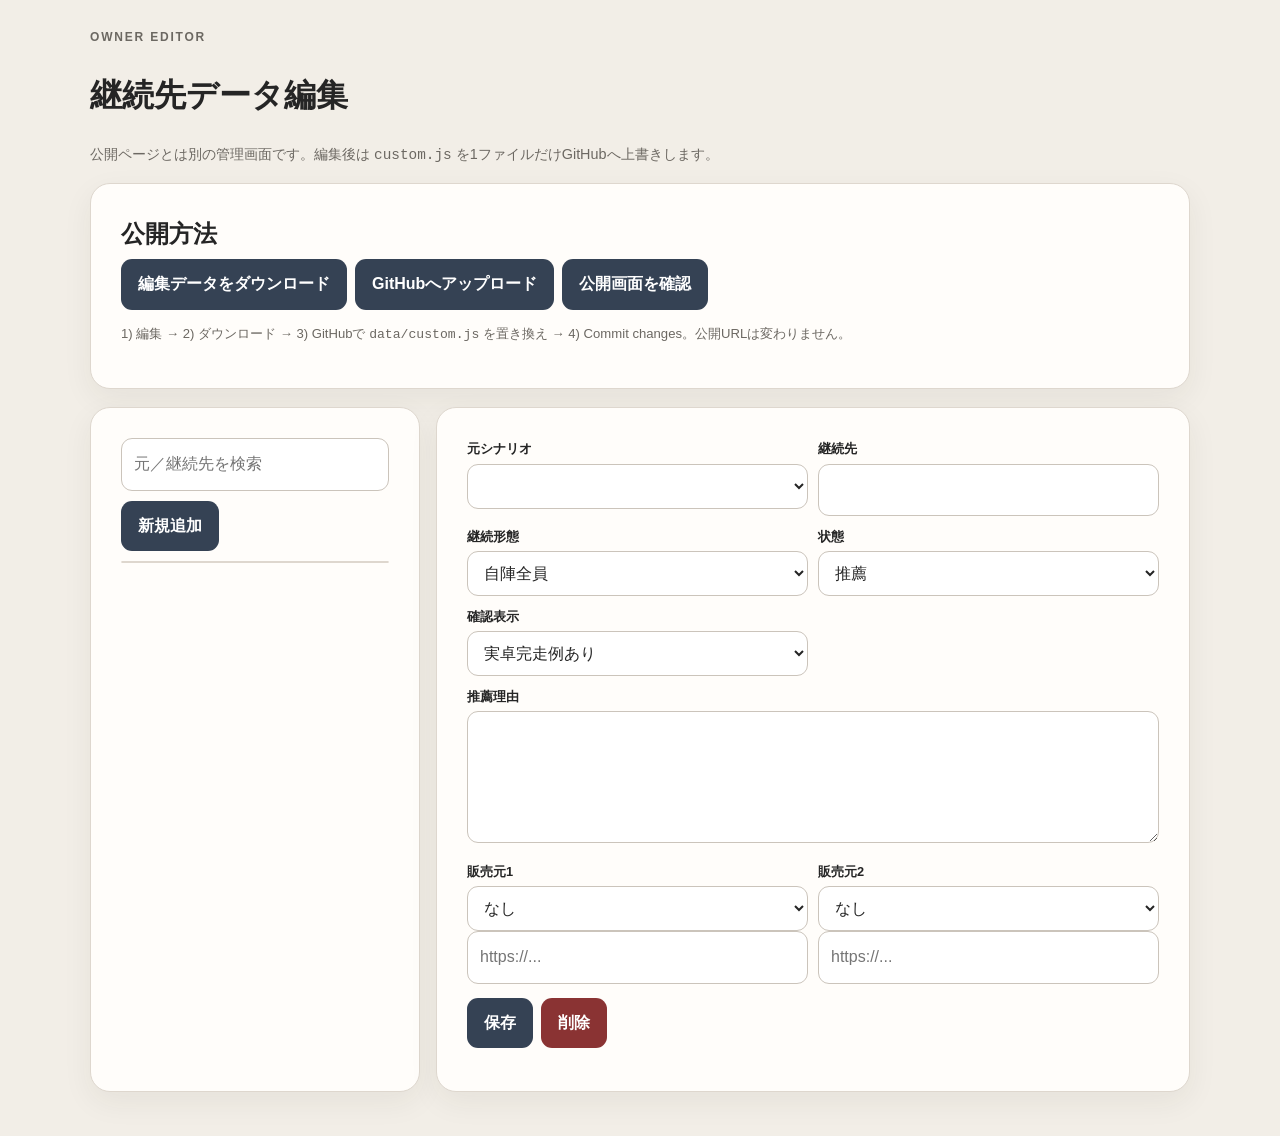
==== manage.html @ f365648a "Add data editor" ====
<!doctype html><html lang="ja"><head><meta charset="utf-8"><meta name="viewport" content="width=device-width,initial-scale=1"><title>継続先データ編集</title><meta name="robots" content="noindex,nofollow"><link rel="stylesheet" href="styles.css"><style>.admin{width:min(1100px,calc(100% - 24px));margin:28px auto}.grid{display:grid;grid-template-columns:330px 1fr;gap:16px}.list{max-height:65vh;overflow:auto;border:1px solid var(--line);border-radius:12px}.item{display:block;width:100%;text-align:left;background:#fff;color:var(--ink);border:0;border-bottom:1px solid var(--line);border-radius:0;padding:10px}.item.active{background:var(--soft)}.form{display:grid;grid-template-columns:1fr 1fr;gap:10px}.wide{grid-column:1/-1}.form label{display:block;font-size:.8rem;font-weight:700;margin-bottom:4px}.toolbar{display:flex;gap:8px;flex-wrap:wrap}.toolbar button,.toolbar a{width:auto}.danger{background:#8a3333!important}.help{font-size:.82rem;color:var(--muted)}@media(max-width:760px){.grid{grid-template-columns:1fr}.list{max-height:280px}.form{grid-template-columns:1fr}.wide{grid-column:auto}}</style><script defer src="data/sources.js"></script><script defer src="data/part1.js"></script><script defer src="data/part2.js"></script><script defer src="data/part3.js"></script><script defer src="data/part4.js"></script><script defer src="data/part5.js"></script><script defer src="data/custom.js"></script><script defer src="manage.js"></script></head><body><main class="admin"><p class="eyebrow">OWNER EDITOR</p><h1>継続先データ編集</h1><p class="muted">公開ページとは別の管理画面です。編集後は <code>custom.js</code> を1ファイルだけGitHubへ上書きします。</p><section class="panel"><h2>公開方法</h2><div class="toolbar"><button id="download">編集データをダウンロード</button><a class="button" id="upload" href="https://github.com/kanjiki/coc-continuation-finder/upload/main/data" target="_blank">GitHubへアップロード</a><a class="button" href="./" target="_blank">公開画面を確認</a></div><p class="help">1) 編集 → 2) ダウンロード → 3) GitHubで <code>data/custom.js</code> を置き換え → 4) Commit changes。公開URLは変わりません。</p></section><div class="grid"><section class="panel"><input id="filter" type="text" placeholder="元／継続先を検索"><div class="toolbar" style="margin:10px 0"><button id="new">新規追加</button></div><div id="list" class="list"></div></section><section class="panel"><div class="form"><div><label>元シナリオ</label><select id="src"></select></div><div><label>継続先</label><input id="target" type="text"></div><div><label>継続形態</label><select id="scope"><option>自陣全員</option><option>自陣全員／複数人</option><option>複数人</option><option>ペア</option><option>1人／HO単位</option><option>指定なし</option></select></div><div><label>状態</label><select id="status"><option>推薦</option><option>注意</option></select></div><div><label>確認表示</label><select id="evidence"><option>実卓完走例あり</option><option>実卓使用例あり</option><option>公式情報あり</option><option>継続実例あり</option><option>利用時要確認</option></select></div><div></div><div class="wide"><label>推薦理由</label><textarea id="reason" rows="4"></textarea></div><div><label>販売元1</label><select id="p1"><option value="">なし</option><option>BOOTH</option><option>pixiv</option><option>TALTO</option><option>その他</option></select><input id="u1" type="url" placeholder="https://..."></div><div><label>販売元2</label><select id="p2"><option value="">なし</option><option>BOOTH</option><option>pixiv</option><option>TALTO</option><option>その他</option></select><input id="u2" type="url" placeholder="https://..."></div></div><div class="toolbar" style="margin-top:14px"><button id="save">保存</button><button id="remove" class="danger">削除</button></div><p id="msg" class="help"></p></section></div></main></body></html>
---- styles.css ----
:root{--bg:#f2eee7;--paper:#fffdfa;--ink:#252525;--muted:#6c6862;--line:#ded7ce;--accent:#354254;--soft:#eef1f4;--good:#e8f2ec;--warn:#fff4dc}*{box-sizing:border-box}body{margin:0;background:var(--bg);color:var(--ink);font-family:-apple-system,BlinkMacSystemFont,"Segoe UI","Noto Sans JP",sans-serif;line-height:1.65}.wrap{width:min(940px,calc(100% - 24px));margin:auto}.hero{padding:54px 0 34px}.eyebrow{font-size:.75rem;letter-spacing:.15em;color:var(--muted);font-weight:800}.hero h1{font-size:clamp(2.5rem,8vw,4.6rem);line-height:1.03;letter-spacing:-.05em;margin:.25rem 0 .8rem}.hero p{color:#4d4944}.panel{background:var(--paper);border:1px solid var(--line);border-radius:20px;padding:clamp(18px,4vw,30px);margin-bottom:18px;box-shadow:0 10px 30px #342b2010}.panel h2{margin:0 0 6px}.muted{color:var(--muted);font-size:.9rem}.searchrow{display:grid;grid-template-columns:minmax(0,1fr) 210px auto;gap:9px;margin-top:16px}select,button,textarea,input{font:inherit}select,textarea,input[type="text"],input[type="url"]{width:100%;border:1px solid #cbc4bb;border-radius:11px;background:#fff;padding:12px;color:var(--ink)}button,.button{border:0;border-radius:11px;padding:12px 17px;background:var(--accent);color:#fff;font-weight:750;cursor:pointer;text-decoration:none;display:inline-flex;align-items:center;justify-content:center}button:hover,.button:hover{filter:brightness(.94)}.check{display:inline-flex;gap:7px;align-items:center;margin-top:12px;color:var(--muted);font-size:.88rem}.resulthead{display:flex;justify-content:space-between;gap:12px;align-items:flex-end}.empty{text-align:center;border:1px dashed var(--line);border-radius:13px;padding:30px;color:var(--muted);margin-top:15px}.cards{display:grid;gap:12px;margin-top:15px}.card{border:1px solid var(--line);border-radius:15px;padding:17px;background:#fff}.card.caution{background:#fffaf1;border-color:#e7cf9f}.cardtop{display:flex;justify-content:space-between;gap:10px}.card h3{margin:0;font-size:1.08rem}.badges{display:flex;gap:6px;flex-wrap:wrap;margin:8px 0}.badge{font-size:.73rem;padding:3px 8px;border-radius:999px;background:var(--soft);color:#445064;font-weight:700}.badge.good{background:var(--good);color:#285d49}.badge.warn{background:var(--warn);color:#7c5420}.reason{margin:8px 0 12px;color:#4c4843}.markets{display:flex;gap:7px;flex-wrap:wrap;align-items:center;border-top:1px solid #eee8e0;padding-top:11px}.markets b{font-size:.78rem;color:var(--muted);margin-right:3px}.markets a{text-decoration:none;border:1px solid #ccd3dc;border-radius:999px;padding:5px 9px;font-size:.8rem;font-weight:750;color:#344255}.pending{font-size:.8rem;color:var(--muted)}.test{position:sticky;top:0;z-index:5;background:#293545;color:#fff;text-align:center;padding:8px;font-size:.83rem;font-weight:700}.hidden{display:none!important}.choices{display:flex;gap:8px;flex-wrap:wrap;margin:12px 0}.choices button{background:var(--soft);color:var(--ink)}.choices button.active{background:var(--accent);color:#fff}#comment{margin:4px 0 10px}.note{font-size:.9rem}footer{padding:2px 0 40px;color:var(--muted);font-size:.8rem}.toast{position:fixed;right:16px;bottom:16px;background:#252525;color:#fff;padding:10px 14px;border-radius:10px;opacity:0;pointer-events:none;transition:.2s}.toast.show{opacity:1}.suggestions{display:flex;gap:6px;flex-wrap:wrap;margin-top:10px}.suggestions button{background:#fff;color:var(--accent);border:1px solid var(--line);padding:6px 9px;font-size:.8rem}@media(max-width:680px){.searchrow{grid-template-columns:1fr}.searchrow button{width:100%}.resulthead{display:block}.cardtop{display:block}}
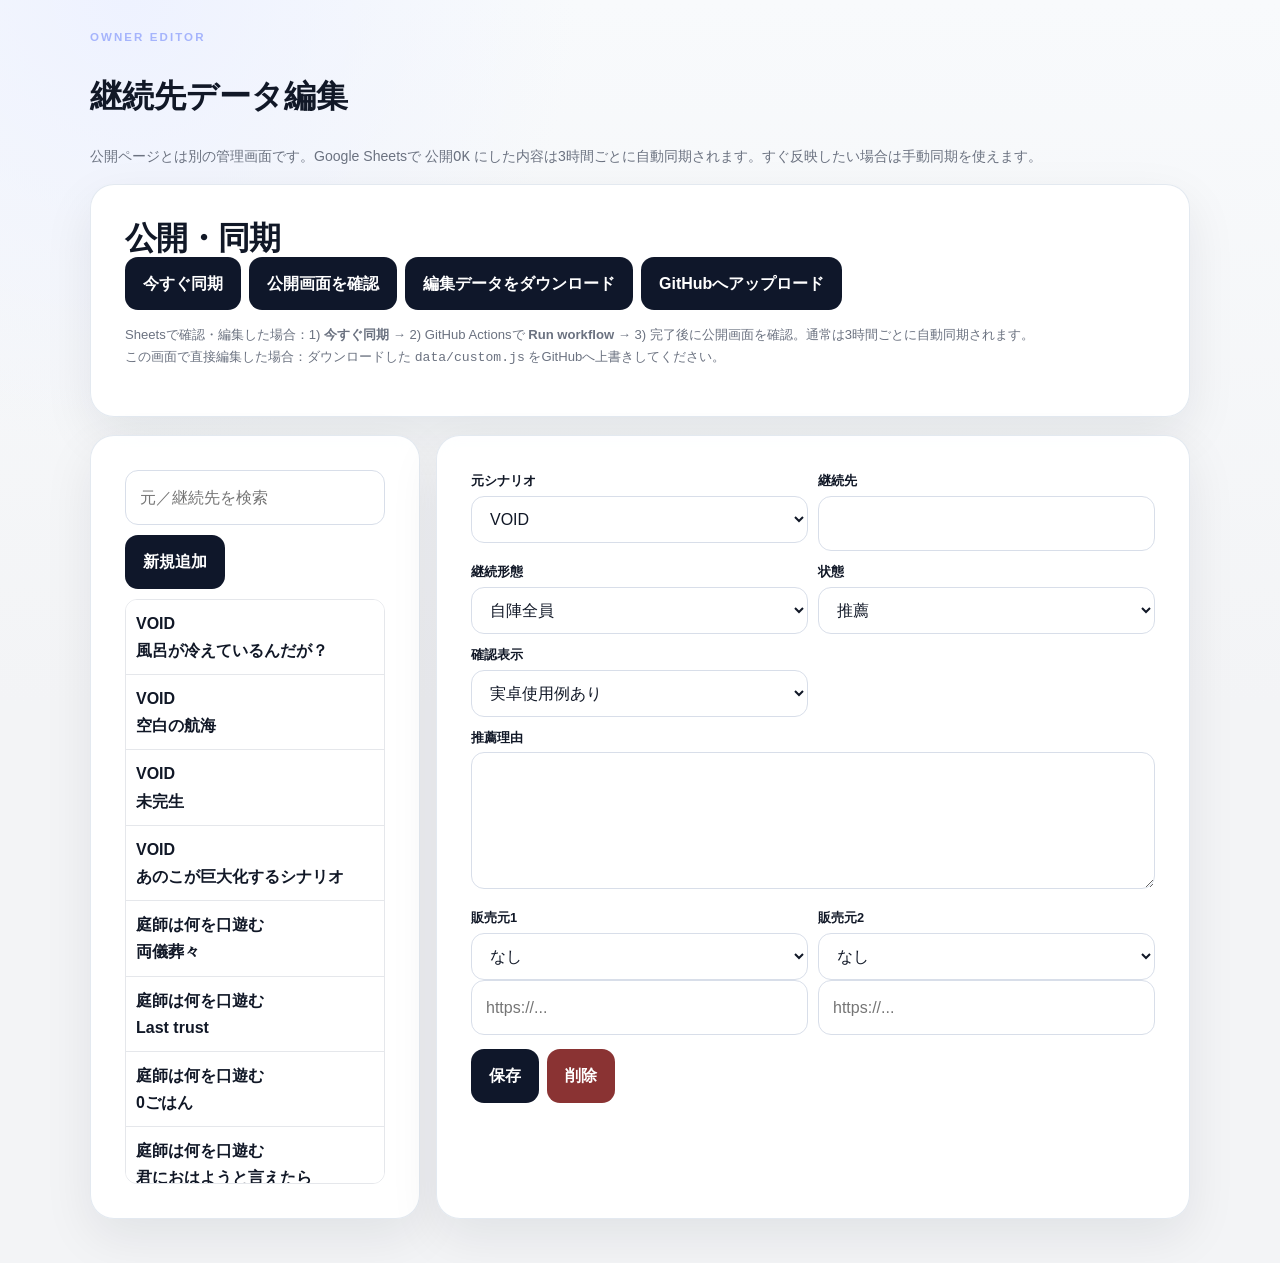
==== commit 691c5487: "Add manual sync shortcut to admin page" ====
--- a/manage.html
+++ b/manage.html
@@ -1 +1 @@
-<!doctype html><html lang="ja"><head><meta charset="utf-8"><meta name="viewport" content="width=device-width,initial-scale=1"><title>継続先データ編集</title><meta name="robots" content="noindex,nofollow"><link rel="stylesheet" href="styles.css"><style>.admin{width:min(1100px,calc(100% - 24px));margin:28px auto}.grid{display:grid;grid-template-columns:330px 1fr;gap:16px}.list{max-height:65vh;overflow:auto;border:1px solid var(--line);border-radius:12px}.item{display:block;width:100%;text-align:left;background:#fff;color:var(--ink);border:0;border-bottom:1px solid var(--line);border-radius:0;padding:10px}.item.active{background:var(--soft)}.form{display:grid;grid-template-columns:1fr 1fr;gap:10px}.wide{grid-column:1/-1}.form label{display:block;font-size:.8rem;font-weight:700;margin-bottom:4px}.toolbar{display:flex;gap:8px;flex-wrap:wrap}.toolbar button,.toolbar a{width:auto}.danger{background:#8a3333!important}.help{font-size:.82rem;color:var(--muted)}@media(max-width:760px){.grid{grid-template-columns:1fr}.list{max-height:280px}.form{grid-template-columns:1fr}.wide{grid-column:auto}}</style><script defer src="data/sources.js"></script><script defer src="data/part1.js"></script><script defer src="data/part2.js"></script><script defer src="data/part3.js"></script><script defer src="data/part4.js"></script><script defer src="data/part5.js"></script><script defer src="data/custom.js"></script><script defer src="manage.js"></script></head><body><main class="admin"><p class="eyebrow">OWNER EDITOR</p><h1>継続先データ編集</h1><p class="muted">公開ページとは別の管理画面です。編集後は <code>custom.js</code> を1ファイルだけGitHubへ上書きします。</p><section class="panel"><h2>公開方法</h2><div class="toolbar"><button id="download">編集データをダウンロード</button><a class="button" id="upload" href="https://github.com/kanjiki/coc-continuation-finder/upload/main/data" target="_blank">GitHubへアップロード</a><a class="button" href="./" target="_blank">公開画面を確認</a></div><p class="help">1) 編集 → 2) ダウンロード → 3) GitHubで <code>data/custom.js</code> を置き換え → 4) Commit changes。公開URLは変わりません。</p></section><div class="grid"><section class="panel"><input id="filter" type="text" placeholder="元／継続先を検索"><div class="toolbar" style="margin:10px 0"><button id="new">新規追加</button></div><div id="list" class="list"></div></section><section class="panel"><div class="form"><div><label>元シナリオ</label><select id="src"></select></div><div><label>継続先</label><input id="target" type="text"></div><div><label>継続形態</label><select id="scope"><option>自陣全員</option><option>自陣全員／複数人</option><option>複数人</option><option>ペア</option><option>1人／HO単位</option><option>指定なし</option></select></div><div><label>状態</label><select id="status"><option>推薦</option><option>注意</option></select></div><div><label>確認表示</label><select id="evidence"><option>実卓完走例あり</option><option>実卓使用例あり</option><option>公式情報あり</option><option>継続実例あり</option><option>利用時要確認</option></select></div><div></div><div class="wide"><label>推薦理由</label><textarea id="reason" rows="4"></textarea></div><div><label>販売元1</label><select id="p1"><option value="">なし</option><option>BOOTH</option><option>pixiv</option><option>TALTO</option><option>その他</option></select><input id="u1" type="url" placeholder="https://..."></div><div><label>販売元2</label><select id="p2"><option value="">なし</option><option>BOOTH</option><option>pixiv</option><option>TALTO</option><option>その他</option></select><input id="u2" type="url" placeholder="https://..."></div></div><div class="toolbar" style="margin-top:14px"><button id="save">保存</button><button id="remove" class="danger">削除</button></div><p id="msg" class="help"></p></section></div></main></body></html>+<!doctype html><html lang="ja"><head><meta charset="utf-8"><meta name="viewport" content="width=device-width,initial-scale=1"><title>継続先データ編集</title><meta name="robots" content="noindex,nofollow"><link rel="stylesheet" href="styles.css"><style>.admin{width:min(1100px,calc(100% - 24px));margin:28px auto}.grid{display:grid;grid-template-columns:330px 1fr;gap:16px}.list{max-height:65vh;overflow:auto;border:1px solid var(--line);border-radius:12px}.item{display:block;width:100%;text-align:left;background:#fff;color:var(--ink);border:0;border-bottom:1px solid var(--line);border-radius:0;padding:10px}.item.active{background:var(--soft)}.form{display:grid;grid-template-columns:1fr 1fr;gap:10px}.wide{grid-column:1/-1}.form label{display:block;font-size:.8rem;font-weight:700;margin-bottom:4px}.toolbar{display:flex;gap:8px;flex-wrap:wrap}.toolbar button,.toolbar a{width:auto}.danger{background:#8a3333!important}.help{font-size:.82rem;color:var(--muted)}@media(max-width:760px){.grid{grid-template-columns:1fr}.list{max-height:280px}.form{grid-template-columns:1fr}.wide{grid-column:auto}}</style><script defer src="data/sources.js"></script><script defer src="data/part1.js"></script><script defer src="data/part2.js"></script><script defer src="data/part3.js"></script><script defer src="data/part4.js"></script><script defer src="data/part5.js"></script><script defer src="data/custom.js"></script><script defer src="manage.js"></script></head><body><main class="admin"><p class="eyebrow">OWNER EDITOR</p><h1>継続先データ編集</h1><p class="muted">公開ページとは別の管理画面です。Google Sheetsで <code>公開OK</code> にした内容は3時間ごとに自動同期されます。すぐ反映したい場合は手動同期を使えます。</p><section class="panel"><h2>公開・同期</h2><div class="toolbar"><a class="button" href="https://github.com/kanjiki/coc-continuation-finder/actions/workflows/sync-sheet.yml" target="_blank" rel="noopener">今すぐ同期</a><a class="button" href="./" target="_blank">公開画面を確認</a><button id="download">編集データをダウンロード</button><a class="button" id="upload" href="https://github.com/kanjiki/coc-continuation-finder/upload/main/data" target="_blank">GitHubへアップロード</a></div><p class="help">Sheetsで確認・編集した場合：1) <b>今すぐ同期</b> → 2) GitHub Actionsで <b>Run workflow</b> → 3) 完了後に公開画面を確認。通常は3時間ごとに自動同期されます。<br>この画面で直接編集した場合：ダウンロードした <code>data/custom.js</code> をGitHubへ上書きしてください。</p></section><div class="grid"><section class="panel"><input id="filter" type="text" placeholder="元／継続先を検索"><div class="toolbar" style="margin:10px 0"><button id="new">新規追加</button></div><div id="list" class="list"></div></section><section class="panel"><div class="form"><div><label>元シナリオ</label><select id="src"></select></div><div><label>継続先</label><input id="target" type="text"></div><div><label>継続形態</label><select id="scope"><option>自陣全員</option><option>自陣全員／複数人</option><option>複数人</option><option>ペア</option><option>1人／HO単位</option><option>指定なし</option></select></div><div><label>状態</label><select id="status"><option>推薦</option><option>注意</option></select></div><div><label>確認表示</label><select id="evidence"><option>実卓完走例あり</option><option>実卓使用例あり</option><option>公式情報あり</option><option>継続実例あり</option><option>利用時要確認</option></select></div><div></div><div class="wide"><label>推薦理由</label><textarea id="reason" rows="4"></textarea></div><div><label>販売元1</label><select id="p1"><option value="">なし</option><option>BOOTH</option><option>pixiv</option><option>TALTO</option><option>その他</option></select><input id="u1" type="url" placeholder="https://..."></div><div><label>販売元2</label><select id="p2"><option value="">なし</option><option>BOOTH</option><option>pixiv</option><option>TALTO</option><option>その他</option></select><input id="u2" type="url" placeholder="https://..."></div></div><div class="toolbar" style="margin-top:14px"><button id="save">保存</button><button id="remove" class="danger">削除</button></div><p id="msg" class="help"></p></section></div></main></body></html>
--- a/styles.css
+++ b/styles.css
@@ -1 +1 @@
-:root{--bg:#f2eee7;--paper:#fffdfa;--ink:#252525;--muted:#6c6862;--line:#ded7ce;--accent:#354254;--soft:#eef1f4;--good:#e8f2ec;--warn:#fff4dc}*{box-sizing:border-box}body{margin:0;background:var(--bg);color:var(--ink);font-family:-apple-system,BlinkMacSystemFont,"Segoe UI","Noto Sans JP",sans-serif;line-height:1.65}.wrap{width:min(940px,calc(100% - 24px));margin:auto}.hero{padding:54px 0 34px}.eyebrow{font-size:.75rem;letter-spacing:.15em;color:var(--muted);font-weight:800}.hero h1{font-size:clamp(2.5rem,8vw,4.6rem);line-height:1.03;letter-spacing:-.05em;margin:.25rem 0 .8rem}.hero p{color:#4d4944}.panel{background:var(--paper);border:1px solid var(--line);border-radius:20px;padding:clamp(18px,4vw,30px);margin-bottom:18px;box-shadow:0 10px 30px #342b2010}.panel h2{margin:0 0 6px}.muted{color:var(--muted);font-size:.9rem}.searchrow{display:grid;grid-template-columns:minmax(0,1fr) 210px auto;gap:9px;margin-top:16px}select,button,textarea,input{font:inherit}select,textarea,input[type="text"],input[type="url"]{width:100%;border:1px solid #cbc4bb;border-radius:11px;background:#fff;padding:12px;color:var(--ink)}button,.button{border:0;border-radius:11px;padding:12px 17px;background:var(--accent);color:#fff;font-weight:750;cursor:pointer;text-decoration:none;display:inline-flex;align-items:center;justify-content:center}button:hover,.button:hover{filter:brightness(.94)}.check{display:inline-flex;gap:7px;align-items:center;margin-top:12px;color:var(--muted);font-size:.88rem}.resulthead{display:flex;justify-content:space-between;gap:12px;align-items:flex-end}.empty{text-align:center;border:1px dashed var(--line);border-radius:13px;padding:30px;color:var(--muted);margin-top:15px}.cards{display:grid;gap:12px;margin-top:15px}.card{border:1px solid var(--line);border-radius:15px;padding:17px;background:#fff}.card.caution{background:#fffaf1;border-color:#e7cf9f}.cardtop{display:flex;justify-content:space-between;gap:10px}.card h3{margin:0;font-size:1.08rem}.badges{display:flex;gap:6px;flex-wrap:wrap;margin:8px 0}.badge{font-size:.73rem;padding:3px 8px;border-radius:999px;background:var(--soft);color:#445064;font-weight:700}.badge.good{background:var(--good);color:#285d49}.badge.warn{background:var(--warn);color:#7c5420}.reason{margin:8px 0 12px;color:#4c4843}.markets{display:flex;gap:7px;flex-wrap:wrap;align-items:center;border-top:1px solid #eee8e0;padding-top:11px}.markets b{font-size:.78rem;color:var(--muted);margin-right:3px}.markets a{text-decoration:none;border:1px solid #ccd3dc;border-radius:999px;padding:5px 9px;font-size:.8rem;font-weight:750;color:#344255}.pending{font-size:.8rem;color:var(--muted)}.test{position:sticky;top:0;z-index:5;background:#293545;color:#fff;text-align:center;padding:8px;font-size:.83rem;font-weight:700}.hidden{display:none!important}.choices{display:flex;gap:8px;flex-wrap:wrap;margin:12px 0}.choices button{background:var(--soft);color:var(--ink)}.choices button.active{background:var(--accent);color:#fff}#comment{margin:4px 0 10px}.note{font-size:.9rem}footer{padding:2px 0 40px;color:var(--muted);font-size:.8rem}.toast{position:fixed;right:16px;bottom:16px;background:#252525;color:#fff;padding:10px 14px;border-radius:10px;opacity:0;pointer-events:none;transition:.2s}.toast.show{opacity:1}.suggestions{display:flex;gap:6px;flex-wrap:wrap;margin-top:10px}.suggestions button{background:#fff;color:var(--accent);border:1px solid var(--line);padding:6px 9px;font-size:.8rem}@media(max-width:680px){.searchrow{grid-template-columns:1fr}.searchrow button{width:100%}.resulthead{display:block}.cardtop{display:block}}
+:root{--bg:#f3f4f6;--paper:#ffffff;--ink:#111827;--muted:#6b7280;--line:#e5e7eb;--accent:#635bff;--accent2:#14b8a6;--navy:#0f172a;--soft:#f8fafc;--good:#e8f7ef;--good-ink:#166534;--warn:#fff4dc;--warn-ink:#92400e;--shadow:0 18px 50px rgba(15,23,42,.08)}*{box-sizing:border-box}html{scroll-behavior:smooth}body{margin:0;background:radial-gradient(circle at 10% 0,#eef2ff 0,transparent 28rem),linear-gradient(#f8fafc,#f3f4f6 44rem);color:var(--ink);font-family:-apple-system,BlinkMacSystemFont,"Segoe UI","Noto Sans JP",sans-serif;line-height:1.7}.wrap{width:min(1040px,calc(100% - 28px));margin:auto}.hidden{display:none!important}.invisible{visibility:hidden}.test{position:sticky;top:0;z-index:20;background:#111827;color:#fff;text-align:center;padding:8px 14px;font-size:.78rem;font-weight:800;letter-spacing:.08em}.site-hero{position:relative;overflow:hidden;background:linear-gradient(135deg,#0b1020 0%,#131b34 55%,#18233f 100%);color:#fff}.site-hero:before,.site-hero:after{content:"";position:absolute;border-radius:999px;filter:blur(3px);opacity:.42}.site-hero:before{width:460px;height:460px;background:#635bff;right:-170px;top:-220px}.site-hero:after{width:280px;height:280px;background:#14b8a6;left:-120px;bottom:-180px}.hero-grid{position:relative;z-index:1;display:grid;grid-template-columns:minmax(0,1.45fr) minmax(280px,.65fr);gap:48px;align-items:end;padding:76px 0 64px}.eyebrow,.section-kicker{font-size:.72rem;letter-spacing:.18em;font-weight:900;text-transform:uppercase}.eyebrow{color:#a5b4fc}.hero-copy h1{font-size:clamp(3.2rem,9vw,6.6rem);line-height:.92;letter-spacing:-.065em;margin:.3rem 0 1.25rem;font-weight:900}.hero-copy h1 span{background:linear-gradient(90deg,#c4b5fd,#5eead4);-webkit-background-clip:text;background-clip:text;color:transparent}.hero-lead{max-width:720px;color:#cbd5e1;font-size:clamp(1rem,2.1vw,1.18rem);margin:0}.hero-stats{display:flex;gap:10px;flex-wrap:wrap;margin-top:26px}.hero-stats span{display:inline-flex;align-items:baseline;gap:5px;padding:7px 10px;border:1px solid rgba(255,255,255,.13);background:rgba(255,255,255,.06);border-radius:999px;color:#cbd5e1;font-size:.78rem;backdrop-filter:blur(8px)}.hero-stats b{font-size:1rem;color:#fff}.hero-card{border:1px solid rgba(255,255,255,.14);background:rgba(15,23,42,.5);padding:22px;border-radius:22px;box-shadow:0 22px 70px rgba(0,0,0,.18);backdrop-filter:blur(14px)}.hero-card-label{font-size:.68rem;letter-spacing:.16em;color:#94a3b8;font-weight:900;margin:0 0 9px}.hero-card strong{display:block;font-size:1.14rem;line-height:1.5}.hero-card p:last-child{color:#aeb9cb;font-size:.88rem;margin:12px 0 0}.main-stack{padding:28px 0 8px}.panel{background:rgba(255,255,255,.94);border:1px solid rgba(226,232,240,.95);border-radius:24px;padding:clamp(20px,4vw,34px);margin-bottom:18px;box-shadow:var(--shadow);backdrop-filter:blur(10px)}.section-head,.resulthead{display:flex;justify-content:space-between;gap:18px;align-items:flex-end}.section-kicker{color:#6366f1;margin:0 0 6px}.section-kicker.light{color:#a5b4fc}.panel h2{font-size:clamp(1.45rem,3vw,2rem);line-height:1.2;letter-spacing:-.035em;margin:0}.section-note,.muted{color:var(--muted);font-size:.88rem}.searchrow{display:grid;grid-template-columns:minmax(0,1fr) 220px auto;gap:12px;align-items:end;margin-top:22px}.field{display:grid;gap:7px}.field>span,.field-title>span{font-size:.82rem;font-weight:800;color:#374151}.field em{font-style:normal;color:#6366f1;margin-left:6px;font-size:.72rem}.field-title{display:flex;justify-content:space-between;gap:10px;align-items:baseline}.field-title small{font-size:.72rem;color:#64748b}select,button,textarea,input{font:inherit}select,textarea,input[type="text"],input[type="url"]{width:100%;border:1px solid #d8dee9;border-radius:13px;background:#fff;padding:13px 14px;color:var(--ink);outline:0;transition:border-color .18s,box-shadow .18s,transform .18s}select:focus,textarea:focus,input:focus{border-color:#818cf8;box-shadow:0 0 0 4px rgba(99,102,241,.12)}button,.button{border:0;border-radius:13px;padding:13px 18px;background:var(--navy);color:#fff;font-weight:800;cursor:pointer;text-decoration:none;display:inline-flex;align-items:center;justify-content:center;gap:8px;transition:transform .18s,filter .18s,box-shadow .18s}button:hover,.button:hover{filter:brightness(1.05);transform:translateY(-1px)}button:disabled{opacity:.55;cursor:wait;transform:none}.primary-action{min-height:50px;background:linear-gradient(135deg,#4f46e5,#635bff);box-shadow:0 10px 24px rgba(99,91,255,.2)}.check{display:inline-flex;gap:8px;align-items:center;margin-top:14px;color:var(--muted);font-size:.84rem}.results-panel{overflow:hidden}.empty{text-align:center;border:1px dashed #cbd5e1;border-radius:16px;padding:38px 18px;color:var(--muted);margin-top:18px;background:linear-gradient(180deg,#fff,#f8fafc)}.cards{display:grid;grid-template-columns:repeat(2,minmax(0,1fr));gap:14px;margin-top:18px}.card{position:relative;border:1px solid #e2e8f0;border-radius:18px;padding:20px;background:linear-gradient(180deg,#fff,#fbfcfe);box-shadow:0 10px 26px rgba(15,23,42,.045);transition:transform .18s,box-shadow .18s,border-color .18s}.card:hover{transform:translateY(-2px);box-shadow:0 16px 38px rgba(15,23,42,.08);border-color:#c7d2fe}.card.caution{background:linear-gradient(180deg,#fffaf0,#fffbf5);border-color:#f2d6a3}.cardtop{display:flex;justify-content:space-between;gap:14px;align-items:flex-start}.card h3{margin:0;font-size:1.14rem;line-height:1.45;letter-spacing:-.01em}.status-dot{width:10px;height:10px;border-radius:999px;flex:0 0 auto;margin-top:7px;box-shadow:0 0 0 5px rgba(22,163,74,.08)}.status-dot.good{background:#22c55e}.status-dot.warn{background:#f59e0b;box-shadow:0 0 0 5px rgba(245,158,11,.1)}.badges{display:flex;gap:6px;flex-wrap:wrap;margin:11px 0}.badge{font-size:.7rem;padding:4px 8px;border-radius:999px;background:#eef2f7;color:#475569;font-weight:800}.badge.good{background:var(--good);color:var(--good-ink)}.badge.warn{background:var(--warn);color:var(--warn-ink)}.reason{margin:9px 0 15px;color:#475569;font-size:.92rem}.markets{display:flex;gap:7px;flex-wrap:wrap;align-items:center;border-top:1px solid #edf0f4;padding-top:12px}.markets b{font-size:.73rem;color:#64748b;margin-right:2px}.markets a{text-decoration:none;border:1px solid #d8dee9;background:#fff;border-radius:999px;padding:6px 10px;font-size:.76rem;font-weight:800;color:#334155;transition:border-color .18s,background .18s}.markets a:hover{border-color:#a5b4fc;background:#f5f7ff}.markets a span{margin-left:4px;color:#6366f1}.pending{font-size:.78rem;color:var(--muted)}.contribute-panel{display:grid;grid-template-columns:minmax(0,.85fr) minmax(0,1.15fr);gap:32px;background:linear-gradient(135deg,#111827 0%,#1e293b 100%);border-color:#26354c;color:#fff;overflow:hidden;position:relative}.contribute-panel:after{content:"";position:absolute;width:320px;height:320px;border-radius:50%;background:radial-gradient(circle,#4f46e5 0,transparent 70%);right:-150px;bottom:-180px;opacity:.45;pointer-events:none}.contribute-copy,.contribute-form{position:relative;z-index:1}.contribute-copy h2{font-size:clamp(2rem,4.6vw,3.25rem);line-height:1.05;margin:8px 0 20px;letter-spacing:-.055em}.contribute-copy p{color:#cbd5e1;margin:0 0 14px}.contribute-copy strong{color:#fff}.contribute-small{font-size:.8rem!important;color:#94a3b8!important}.contribute-form{background:rgba(255,255,255,.98);color:var(--ink);border-radius:20px;padding:20px;box-shadow:0 18px 50px rgba(0,0,0,.16)}.candidate-fieldset{margin-top:16px}.candidate-fields{display:grid;gap:8px;margin-top:9px}.candidate-row{display:grid;grid-template-columns:34px minmax(0,1fr) 34px;gap:8px;align-items:center}.candidate-number{font-size:.7rem;color:#94a3b8;font-weight:900;text-align:center;letter-spacing:.08em}.candidate-remove{width:34px;height:34px;padding:0;border-radius:10px;background:#f1f5f9;color:#64748b;font-size:1.1rem;box-shadow:none}.candidate-remove:hover{background:#e2e8f0;color:#111827}.request-actions{display:flex;align-items:center;gap:14px;flex-wrap:wrap;margin-top:18px}.contribute-button{background:linear-gradient(135deg,#4f46e5,#635bff);box-shadow:0 10px 24px rgba(79,70,229,.24)}.contribute-button span{display:inline-flex;min-width:32px;justify-content:center;background:rgba(255,255,255,.16);padding:2px 7px;border-radius:999px;font-size:.74rem}.contribute-button.ready{box-shadow:0 12px 30px rgba(79,70,229,.34)}.request-status{margin:0;color:#475569;font-size:.8rem}.privacy-note{margin:13px 0 0;color:#64748b;font-size:.73rem}.choices{display:flex;gap:8px;flex-wrap:wrap;margin:12px 0}.choices button{background:#eef2f7;color:var(--ink);box-shadow:none}.choices button.active{background:#111827;color:#fff}#comment{margin:4px 0 10px}.note-panel{display:grid;grid-template-columns:230px minmax(0,1fr);gap:24px;align-items:start}.note-panel p:last-child{margin:0;color:#475569}.footer-inner{display:flex;justify-content:space-between;gap:18px;padding:10px 0 42px;color:#64748b;font-size:.76rem}.toast{position:fixed;right:18px;bottom:18px;z-index:30;background:#111827;color:#fff;padding:11px 15px;border-radius:12px;box-shadow:0 14px 40px rgba(15,23,42,.22);opacity:0;pointer-events:none;transform:translateY(8px);transition:.2s}.toast.show{opacity:1;transform:translateY(0)}@media(max-width:860px){.hero-grid,.contribute-panel{grid-template-columns:1fr}.hero-card{max-width:580px}.cards{grid-template-columns:1fr}.note-panel{grid-template-columns:1fr}.contribute-panel{gap:20px}}@media(max-width:680px){.hero-grid{padding:56px 0 44px;gap:28px}.hero-copy h1{font-size:clamp(3rem,15vw,4.8rem)}.searchrow{grid-template-columns:1fr}.searchrow button{width:100%}.section-head,.resulthead{display:block}.section-note,.resulthead .muted{display:block;margin-top:7px}.field-title{display:block}.field-title small{display:block;margin-top:3px}.candidate-row{grid-template-columns:26px minmax(0,1fr) 32px}.contribute-form{padding:16px}.footer-inner{display:block}.footer-inner span{display:block;margin-top:3px}}
